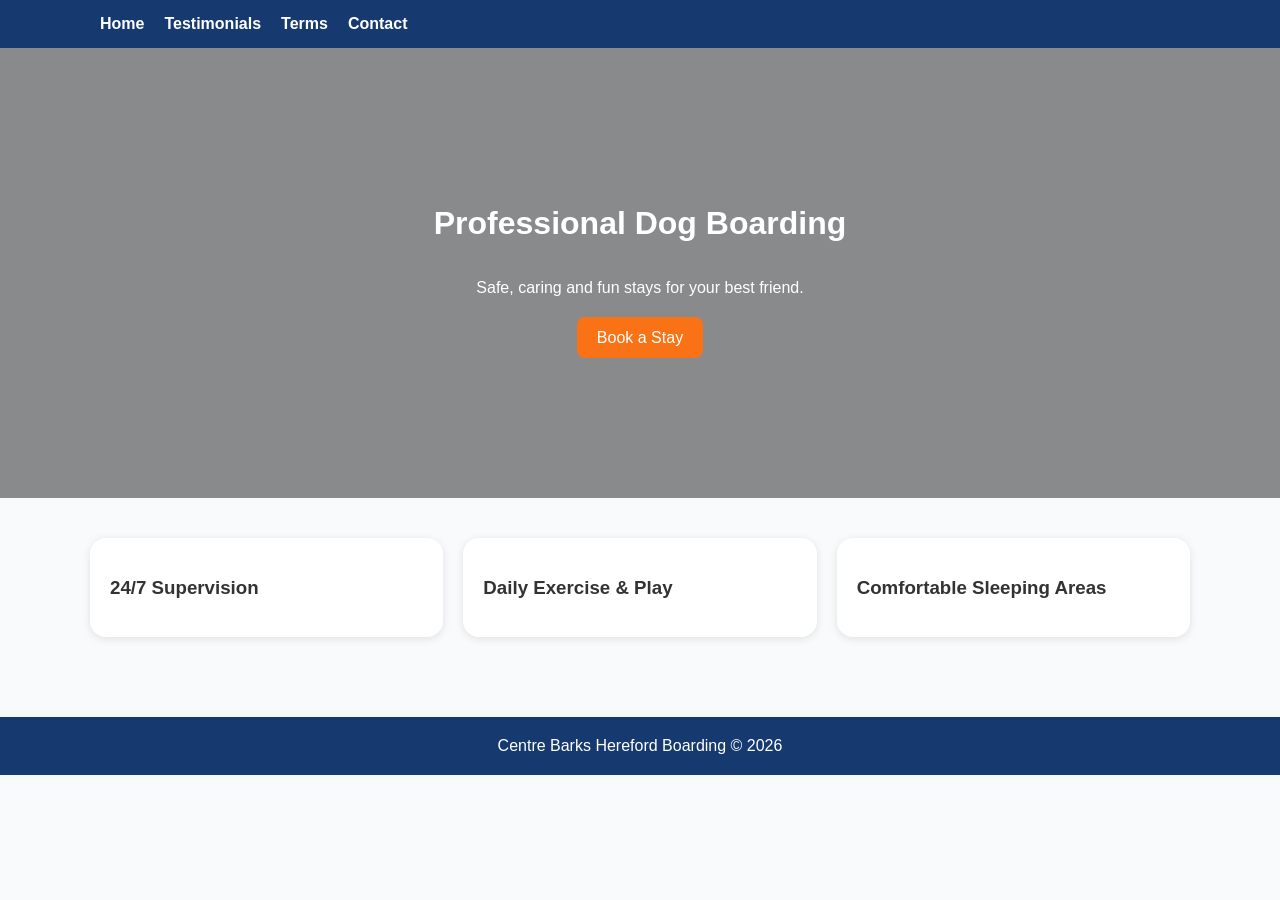
==== index.html @ 75e86910 "V1 First version of website" ====
<!DOCTYPE html><html><head><title>Centre Barks Hereford</title><link rel="stylesheet" href="styles.css"></head><body><nav><div class="wrap"><a href="index.html">Home</a><a href="testimonials.html">Testimonials</a><a href="terms.html">Terms</a><a href="contact.html">Contact</a></div></nav><header><div class="overlay"><h1>Professional Dog Boarding</h1><p>Safe, caring and fun stays for your best friend.</p><p><a class="btn" href="contact.html">Book a Stay</a></p></div></header><div class="container"><div class="grid"><div class="card"><h3>24/7 Supervision</h3></div><div class="card"><h3>Daily Exercise & Play</h3></div><div class="card"><h3>Comfortable Sleeping Areas</h3></div></div></div><footer>Centre Barks Hereford Boarding © 2026</footer></body></html>
---- styles.css ----
body{font-family:Arial,sans-serif;margin:0;background:#f8fafc;color:#333}nav{background:#163a70;padding:15px}nav .wrap, .container{max-width:1100px;margin:auto}nav a{color:white;text-decoration:none;margin:0 10px;font-weight:bold}header{background:url(https://images.unsplash.com/photo-1517849845537-4d257902454a?w=1200) center/cover;height:450px;display:flex;align-items:center;justify-content:center;color:white;text-align:center}header .overlay{background:rgba(0,0,0,.45);width:100%;height:100%;display:flex;flex-direction:column;justify-content:center} .btn{background:#f97316;color:white;padding:12px 20px;border-radius:8px;text-decoration:none} .container{padding:40px 20px} .grid{display:grid;grid-template-columns:repeat(auto-fit,minmax(250px,1fr));gap:20px} .card{background:white;padding:20px;border-radius:16px;box-shadow:0 2px 8px rgba(0,0,0,.1)} footer{background:#163a70;color:white;text-align:center;padding:20px;margin-top:40px}@media(max-width:768px){nav .wrap{text-align:center}}
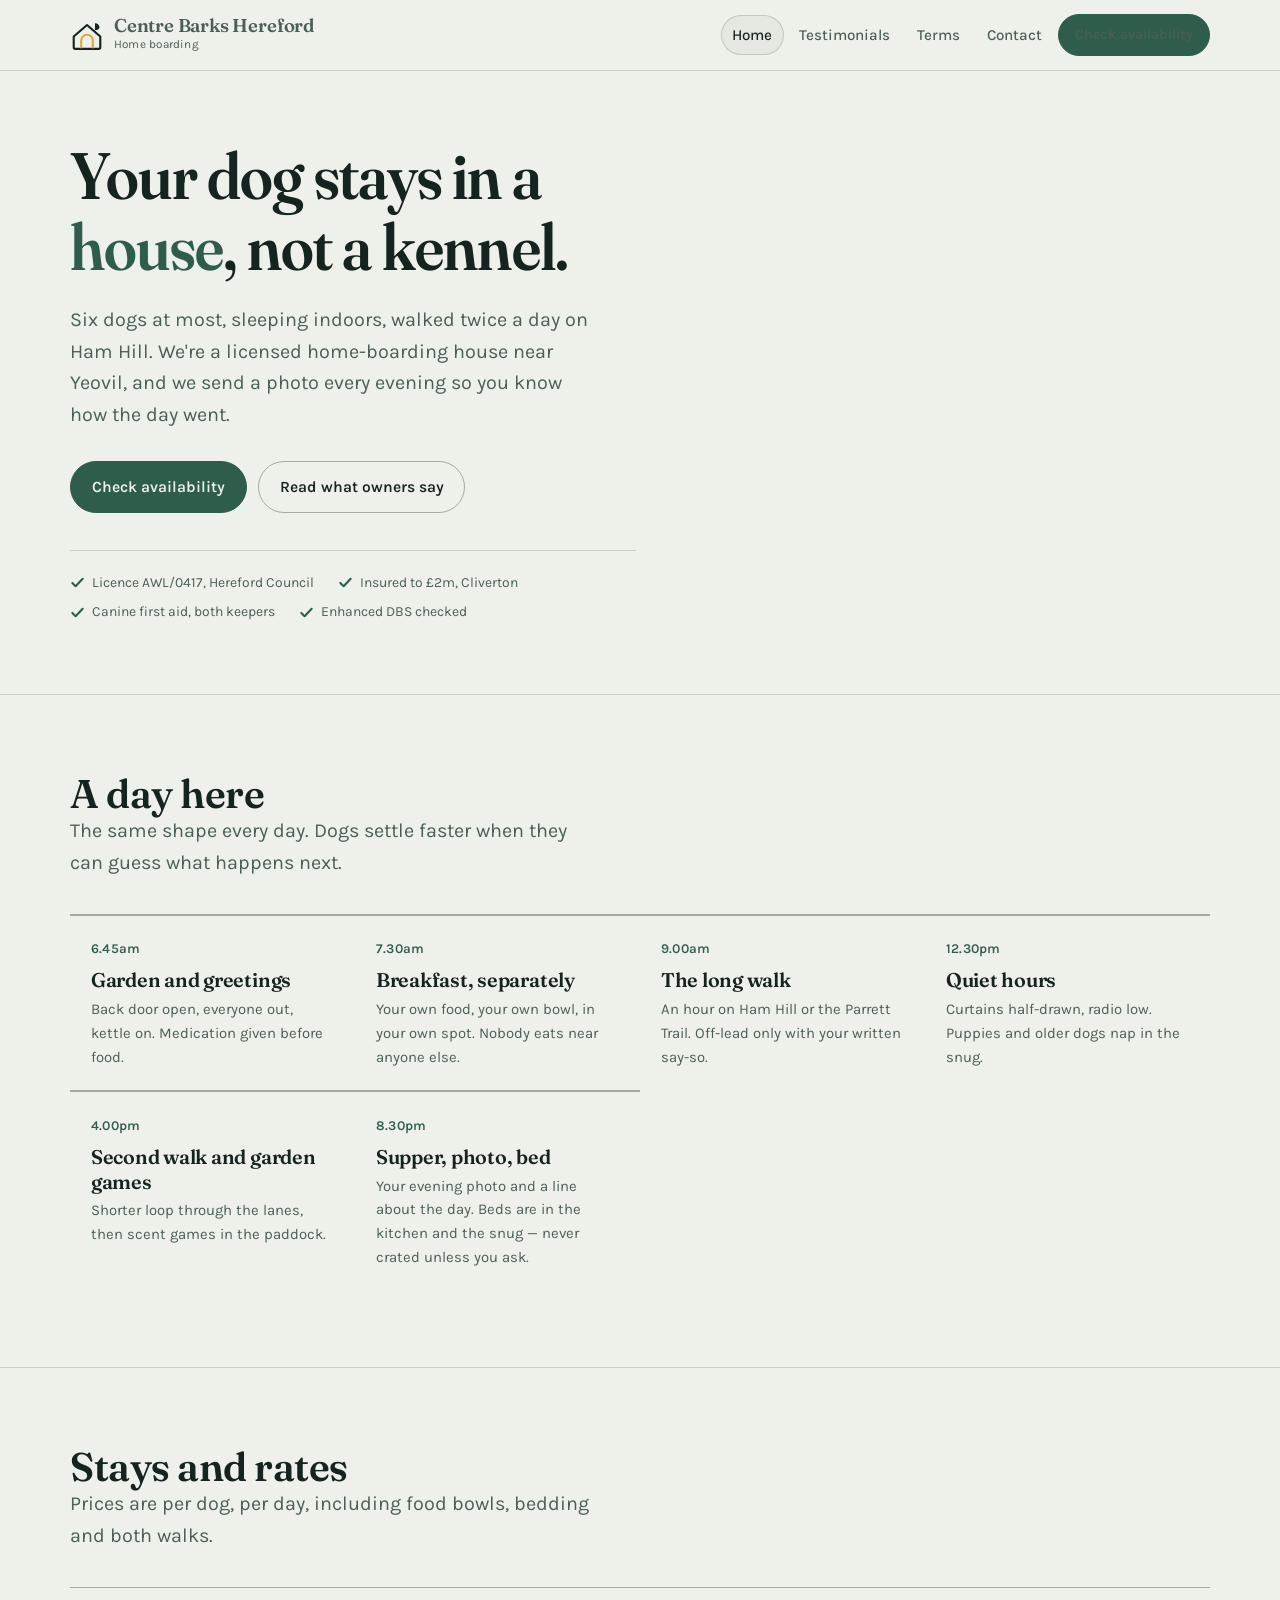
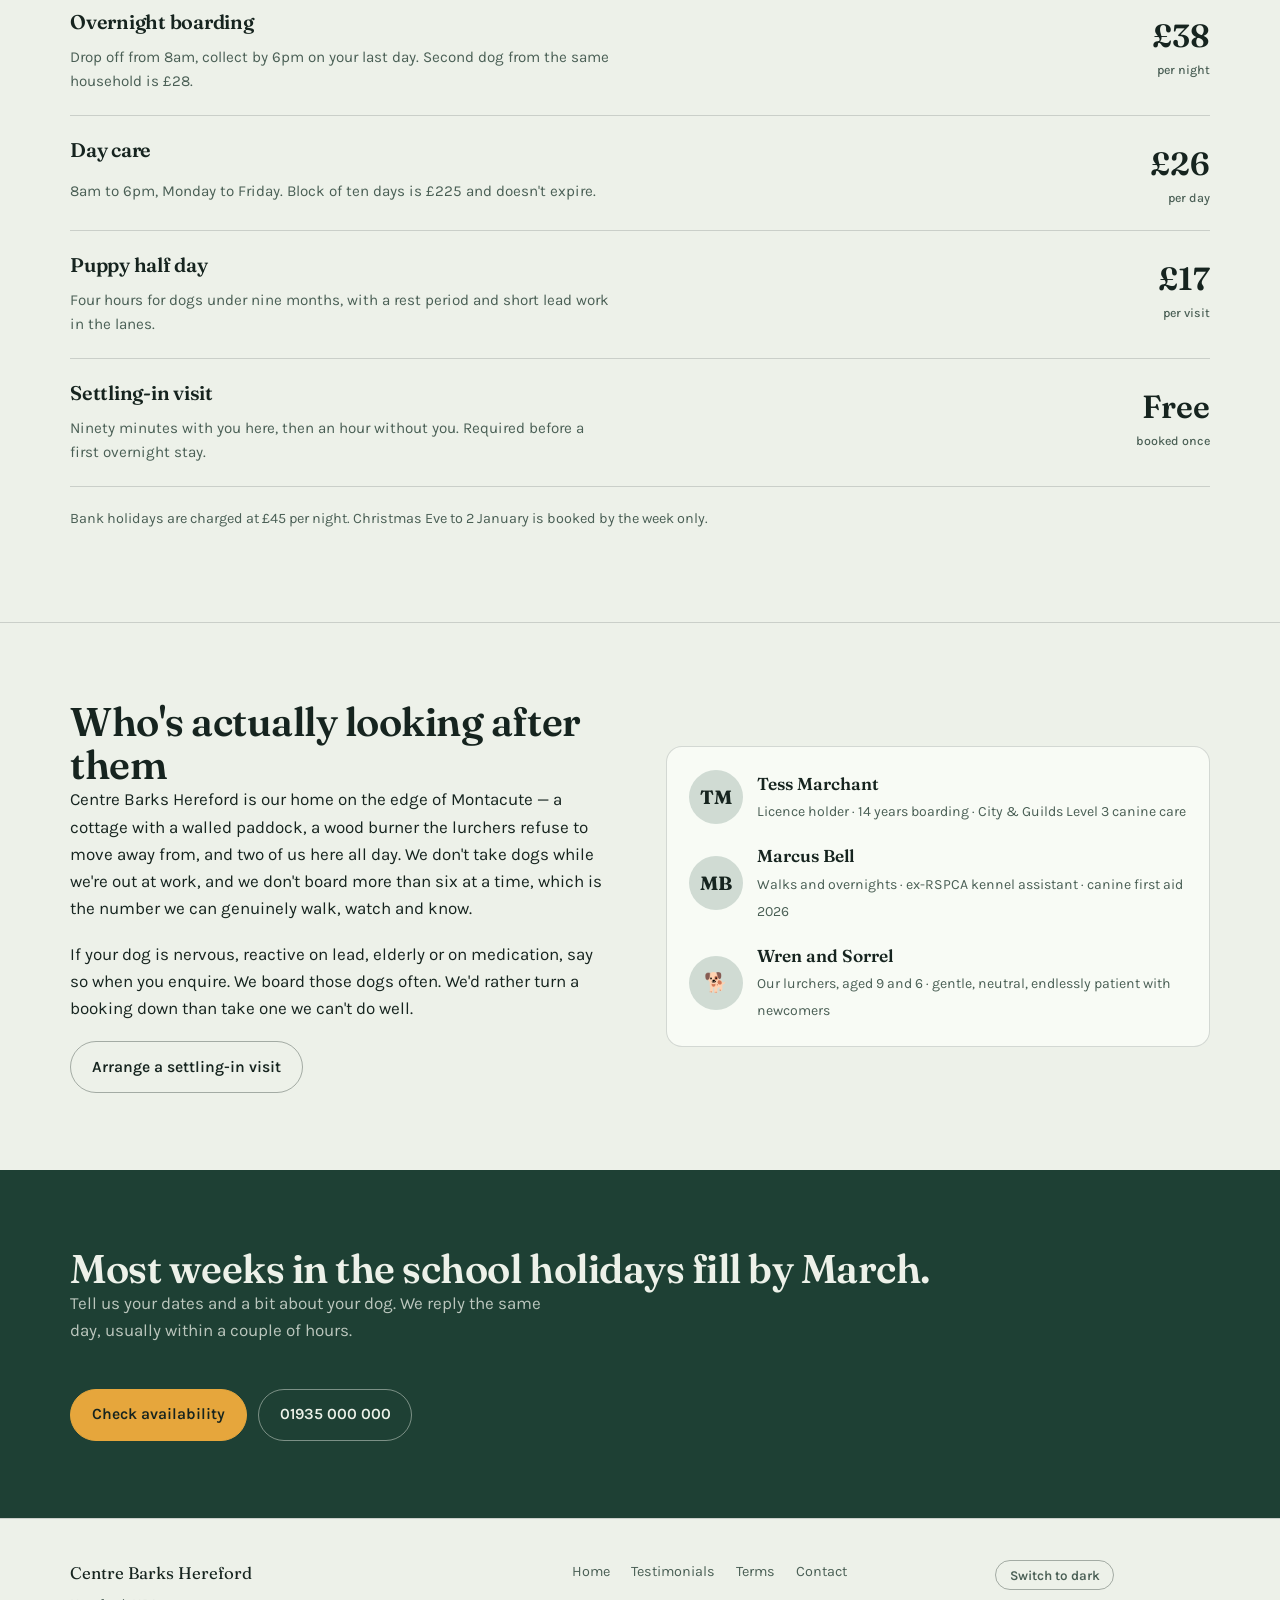
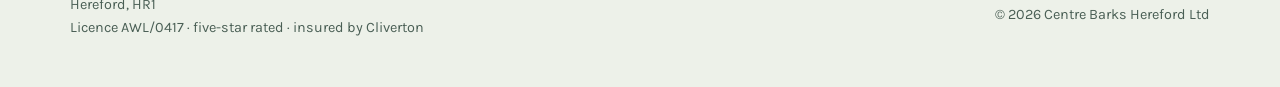
==== commit 01dcf0a3: "V2 Better version" ====
--- a/index.html
+++ b/index.html
@@ -1 +1,160 @@
-<!DOCTYPE html><html><head><title>Centre Barks Hereford</title><link rel="stylesheet" href="styles.css"></head><body><nav><div class="wrap"><a href="index.html">Home</a><a href="testimonials.html">Testimonials</a><a href="terms.html">Terms</a><a href="contact.html">Contact</a></div></nav><header><div class="overlay"><h1>Professional Dog Boarding</h1><p>Safe, caring and fun stays for your best friend.</p><p><a class="btn" href="contact.html">Book a Stay</a></p></div></header><div class="container"><div class="grid"><div class="card"><h3>24/7 Supervision</h3></div><div class="card"><h3>Daily Exercise & Play</h3></div><div class="card"><h3>Comfortable Sleeping Areas</h3></div></div></div><footer>Centre Barks Hereford Boarding © 2026</footer></body></html>+<!DOCTYPE html>
+<html lang="en-GB">
+<head>
+<meta charset="utf-8">
+<meta name="viewport" content="width=device-width, initial-scale=1">
+<title>Centre Barks Hereford — dog boarding service</title>
+<meta name="description" content="Licensed home boarding for dogs in Hereford. Six dogs at most, two walks a day, an evening photo every night.">
+<link rel="preconnect" href="https://fonts.googleapis.com">
+<link rel="preconnect" href="https://fonts.gstatic.com" crossorigin>
+<link href="https://fonts.googleapis.com/css2?family=Fraunces:opsz,wght@9..144,400;9..144,600;9..144,700&family=Karla:wght@400;500;600;700&display=swap" rel="stylesheet">
+<link rel="stylesheet" href="styles.css">
+</head>
+<body data-page="home">
+<a class="skip" href="#main">Skip to content</a>
+
+<header class="site-head">
+  <div class="wrap head-in">
+    <a class="brand" href="index.html" data-link="home">
+      <svg viewBox="0 0 32 32" fill="none" aria-hidden="true">
+        <path d="M3.5 17.4 16 6.6l12.5 10.8v10.1a1.5 1.5 0 0 1-1.5 1.5H5a1.5 1.5 0 0 1-1.5-1.5Z" stroke="currentColor" stroke-width="2" stroke-linejoin="round"/>
+        <path d="M10.5 28.5v-7.2a5.5 5.5 0 0 1 11 0v7.2" stroke="#E6A63C" stroke-width="2" stroke-linejoin="round"/>
+        <path d="M23.5 11.6V4.9c2.6 0 4.2 1.8 4.2 3.6 0 1.6-1.3 3.1-4.2 3.1Z" fill="currentColor"/>
+      </svg>
+      <span><b>Centre Barks Hereford</b><span>Home boarding</span></span>
+    </a>
+    <button class="menu-btn" id="menuBtn" aria-expanded="false" aria-controls="nav">Menu</button>
+    <nav class="nav" id="nav" aria-label="Main">
+      <a href="index.html" data-link="home">Home</a>
+      <a href="testimonials.html" data-link="testimonials">Testimonials</a>
+      <a href="terms.html" data-link="terms">Terms</a>
+      <a href="contact.html" data-link="contact">Contact</a>
+      <a class="btn small" href="contact.html" data-link="contact">Check availability</a>
+    </nav>
+  </div>
+</header>
+
+<main id="main">
+<section class="hero">
+  <div class="wrap hero-grid">
+    <div>
+      <h1>Your dog stays in a <em>house</em>, not a kennel.</h1>
+      <p class="lede">Six dogs at most, sleeping indoors, walked twice a day on Ham Hill. We're a licensed home-boarding house near Yeovil, and we send a photo every evening so you know how the day went.</p>
+      <div class="hero-actions">
+        <a class="btn" href="contact.html" data-link="contact">Check availability</a>
+        <a class="btn ghost" href="testimonials.html" data-link="testimonials">Read what owners say</a>
+      </div>
+      <div class="creds">
+        <ul>
+          <li><svg class="tick" viewBox="0 0 16 16" fill="none" aria-hidden="true"><path d="M2.5 8.5 6 12l7.5-8" stroke="currentColor" stroke-width="2.2" stroke-linecap="round" stroke-linejoin="round"/></svg>Licence AWL/0417, Hereford Council</li>
+          <li><svg class="tick" viewBox="0 0 16 16" fill="none" aria-hidden="true"><path d="M2.5 8.5 6 12l7.5-8" stroke="currentColor" stroke-width="2.2" stroke-linecap="round" stroke-linejoin="round"/></svg>Insured to £2m, Cliverton</li>
+          <li><svg class="tick" viewBox="0 0 16 16" fill="none" aria-hidden="true"><path d="M2.5 8.5 6 12l7.5-8" stroke="currentColor" stroke-width="2.2" stroke-linecap="round" stroke-linejoin="round"/></svg>Canine first aid, both keepers</li>
+          <li><svg class="tick" viewBox="0 0 16 16" fill="none" aria-hidden="true"><path d="M2.5 8.5 6 12l7.5-8" stroke="currentColor" stroke-width="2.2" stroke-linecap="round" stroke-linejoin="round"/></svg>Enhanced DBS checked</li>
+        </ul>
+      </div>
+    </div>
+  </div>
+</section>
+
+<hr class="rule">
+
+<section>
+  <div class="wrap">
+    <h2>A day here</h2>
+    <p class="lede">The same shape every day. Dogs settle faster when they can guess what happens next.</p>
+    <ol class="sched">
+      <li><time>6.45am</time><h3>Garden and greetings</h3><p>Back door open, everyone out, kettle on. Medication given before food.</p></li>
+      <li><time>7.30am</time><h3>Breakfast, separately</h3><p>Your own food, your own bowl, in your own spot. Nobody eats near anyone else.</p></li>
+      <li><time>9.00am</time><h3>The long walk</h3><p>An hour on Ham Hill or the Parrett Trail. Off-lead only with your written say-so.</p></li>
+      <li><time>12.30pm</time><h3>Quiet hours</h3><p>Curtains half-drawn, radio low. Puppies and older dogs nap in the snug.</p></li>
+      <li><time>4.00pm</time><h3>Second walk and garden games</h3><p>Shorter loop through the lanes, then scent games in the paddock.</p></li>
+      <li><time>8.30pm</time><h3>Supper, photo, bed</h3><p>Your evening photo and a line about the day. Beds are in the kitchen and the snug — never crated unless you ask.</p></li>
+    </ol>
+  </div>
+</section>
+
+<hr class="rule">
+
+<section>
+  <div class="wrap">
+    <h2>Stays and rates</h2>
+    <p class="lede">Prices are per dog, per day, including food bowls, bedding and both walks.</p>
+    <div class="rates">
+      <div class="rate">
+        <h3>Overnight boarding</h3>
+        <p>Drop off from 8am, collect by 6pm on your last day. Second dog from the same household is £28.</p>
+        <div class="price">£38<small>per night</small></div>
+      </div>
+      <div class="rate">
+        <h3>Day care</h3>
+        <p>8am to 6pm, Monday to Friday. Block of ten days is £225 and doesn't expire.</p>
+        <div class="price">£26<small>per day</small></div>
+      </div>
+      <div class="rate">
+        <h3>Puppy half day</h3>
+        <p>Four hours for dogs under nine months, with a rest period and short lead work in the lanes.</p>
+        <div class="price">£17<small>per visit</small></div>
+      </div>
+      <div class="rate">
+        <h3>Settling-in visit</h3>
+        <p>Ninety minutes with you here, then an hour without you. Required before a first overnight stay.</p>
+        <div class="price">Free<small>booked once</small></div>
+      </div>
+    </div>
+    <p class="note">Bank holidays are charged at £45 per night. Christmas Eve to 2 January is booked by the week only.</p>
+  </div>
+</section>
+
+<hr class="rule">
+
+<section>
+  <div class="wrap two">
+    <div>
+      <h2>Who's actually looking after them</h2>
+      <p class="measure">Centre Barks Hereford is our home on the edge of Montacute — a cottage with a walled paddock, a wood burner the lurchers refuse to move away from, and two of us here all day. We don't take dogs while we're out at work, and we don't board more than six at a time, which is the number we can genuinely walk, watch and know.</p>
+      <p class="measure">If your dog is nervous, reactive on lead, elderly or on medication, say so when you enquire. We board those dogs often. We'd rather turn a booking down than take one we can't do well.</p>
+      <a class="btn ghost" href="contact.html" data-link="contact">Arrange a settling-in visit</a>
+    </div>
+    <div class="portrait">
+      <div class="who"><div class="av">TM</div><div><b>Tess Marchant</b><span>Licence holder · 14 years boarding · City &amp; Guilds Level 3 canine care</span></div></div>
+      <div class="who"><div class="av">MB</div><div><b>Marcus Bell</b><span>Walks and overnights · ex-RSPCA kennel assistant · canine first aid 2026</span></div></div>
+      <div class="who"><div class="av">🐕</div><div><b>Wren and Sorrel</b><span>Our lurchers, aged 9 and 6 · gentle, neutral, endlessly patient with newcomers</span></div></div>
+    </div>
+  </div>
+</section>
+
+<section class="band">
+  <div class="wrap band-in">
+    <div>
+      <h2>Most weeks in the school holidays fill by March.</h2>
+      <p>Tell us your dates and a bit about your dog. We reply the same day, usually within a couple of hours.</p>
+    </div>
+    <div class="hero-actions" style="margin:0">
+      <a class="btn" href="contact.html" data-link="contact">Check availability</a>
+      <a class="btn ghost" href="tel:+441935000000">01935 000 000</a>
+    </div>
+  </div>
+</section>
+</main>
+
+<footer class="site-foot">
+  <div class="wrap foot-in">
+    <div>
+      <p style="margin:0 0 .35rem;font-family:var(--serif);font-size:1.05rem;color:var(--ink)">Centre Barks Hereford</p>
+      <p style="margin:0">Hereford, HR1<br>Licence AWL/0417 · five-star rated · insured by Cliverton</p>
+    </div>
+    <nav class="foot-nav" aria-label="Footer">
+      <a href="index.html" data-link="home">Home</a>
+      <a href="testimonials.html" data-link="testimonials">Testimonials</a>
+      <a href="terms.html" data-link="terms">Terms</a>
+      <a href="contact.html" data-link="contact">Contact</a>
+    </nav>
+    <div>
+      <button class="theme-btn" id="themeBtn">Switch to dark</button>
+      <p style="margin:.8rem 0 0">© 2026 Centre Barks Hereford Ltd</p>
+    </div>
+  </div>
+</footer>
+<script src="script.js"></script>
+</body>
+</html>
--- a/styles.css
+++ b/styles.css
@@ -1 +1,292 @@
-body{font-family:Arial,sans-serif;margin:0;background:#f8fafc;color:#333}nav{background:#163a70;padding:15px}nav .wrap, .container{max-width:1100px;margin:auto}nav a{color:white;text-decoration:none;margin:0 10px;font-weight:bold}header{background:url(https://images.unsplash.com/photo-1517849845537-4d257902454a?w=1200) center/cover;height:450px;display:flex;align-items:center;justify-content:center;color:white;text-align:center}header .overlay{background:rgba(0,0,0,.45);width:100%;height:100%;display:flex;flex-direction:column;justify-content:center} .btn{background:#f97316;color:white;padding:12px 20px;border-radius:8px;text-decoration:none} .container{padding:40px 20px} .grid{display:grid;grid-template-columns:repeat(auto-fit,minmax(250px,1fr));gap:20px} .card{background:white;padding:20px;border-radius:16px;box-shadow:0 2px 8px rgba(0,0,0,.1)} footer{background:#163a70;color:white;text-align:center;padding:20px;margin-top:40px}@media(max-width:768px){nav .wrap{text-align:center}}+:root{
+  --paper:#EDF1E9;
+  --surface:#F8FBF5;
+  --ink:#16241F;
+  --ink-soft:#4A5F55;
+  --moss:#2F5D4B;
+  --moss-deep:#1E4034;
+  --marigold:#E6A63C;
+  --line:rgba(22,36,31,.16);
+  --line-strong:rgba(22,36,31,.34);
+  --shade:rgba(22,36,31,.045);
+  --focus:#2F5D4B;
+  --serif:"Fraunces",Georgia,"Times New Roman",serif;
+  --sans:"Karla","Helvetica Neue",Arial,sans-serif;
+  --wrap:1140px;
+}
+@media (prefers-color-scheme: dark){
+  :root:not([data-theme="light"]){
+    --paper:#0F1714;
+    --surface:#16211D;
+    --ink:#E6EDE5;
+    --ink-soft:#A3B5AA;
+    --moss:#7FBBA1;
+    --moss-deep:#B9DCC9;
+    --marigold:#E8B357;
+    --line:rgba(230,237,229,.18);
+    --line-strong:rgba(230,237,229,.38);
+    --shade:rgba(230,237,229,.05);
+    --focus:#7FBBA1;
+  }
+}
+:root[data-theme="dark"]{
+  --paper:#0F1714;
+  --surface:#16211D;
+  --ink:#E6EDE5;
+  --ink-soft:#A3B5AA;
+  --moss:#7FBBA1;
+  --moss-deep:#B9DCC9;
+  --marigold:#E8B357;
+  --line:rgba(230,237,229,.18);
+  --line-strong:rgba(230,237,229,.38);
+  --shade:rgba(230,237,229,.05);
+  --focus:#7FBBA1;
+}
+
+*{box-sizing:border-box}
+html{-webkit-text-size-adjust:100%}
+body{
+  margin:0;background:var(--paper);color:var(--ink);
+  font-family:var(--sans);font-size:17px;line-height:1.6;
+  font-feature-settings:"kern";
+}
+img{max-width:100%;height:auto}
+a{color:inherit}
+:focus-visible{outline:2.5px solid var(--focus);outline-offset:3px;border-radius:2px}
+h1,h2,h3,h4{font-family:var(--serif);font-weight:600;line-height:1.08;margin:0;letter-spacing:-.012em}
+h1{font-size:clamp(2.45rem,6.2vw,4.1rem);font-variation-settings:"SOFT" 40,"opsz" 120}
+h2{font-size:clamp(1.75rem,3.6vw,2.5rem)}
+h3{font-size:1.24rem;line-height:1.25}
+p{margin:0 0 1.1em}
+.wrap{width:min(var(--wrap),100% - 2.6rem);margin-inline:auto}
+@media (max-width:640px){.wrap{width:min(var(--wrap),100% - 1.9rem)}}
+.lede{font-size:clamp(1.06rem,2.1vw,1.24rem);color:var(--ink-soft);max-width:44ch}
+.measure{max-width:66ch}
+
+/* ---------- header ---------- */
+.site-head{
+  position:sticky;top:0;z-index:60;background:color-mix(in srgb,var(--paper) 90%,transparent);
+  backdrop-filter:blur(9px);border-bottom:1px solid var(--line);
+}
+.head-in{display:flex;align-items:center;gap:1.4rem;min-height:70px}
+.brand{display:flex;align-items:center;gap:.62rem;text-decoration:none;flex:1 1 auto;padding:.3rem 0}
+.brand svg{width:34px;height:34px;flex:none}
+.brand b{font-family:var(--serif);font-size:1.16rem;font-weight:600;letter-spacing:-.01em;display:block;line-height:1.05}
+.brand span{font-size:.735rem;color:var(--ink-soft);letter-spacing:.02em}
+.nav{display:flex;align-items:center;gap:.25rem}
+.nav a{
+  text-decoration:none;font-size:.95rem;font-weight:500;padding:.5rem .72rem;border-radius:999px;
+  color:var(--ink-soft);
+}
+.nav a:hover{color:var(--ink);background:var(--shade)}
+.nav a[aria-current="page"]{color:var(--ink);background:var(--shade);box-shadow:inset 0 0 0 1px var(--line)}
+.btn{
+  display:inline-flex;align-items:center;justify-content:center;gap:.5rem;
+  font-family:var(--sans);font-size:.98rem;font-weight:600;padding:.78rem 1.3rem;
+  border-radius:999px;border:1.5px solid var(--moss);background:var(--moss);color:#F8FBF5;
+  text-decoration:none;cursor:pointer;transition:filter .15s ease,background .15s ease;
+}
+:root[data-theme="dark"] .btn,
+:where(:root:not([data-theme="light"])) .btn{color:var(--paper)}
+.btn:hover{filter:brightness(1.08)}
+.btn.ghost{background:transparent;color:var(--ink);border-color:var(--line-strong)}
+.btn.ghost:hover{background:var(--shade);filter:none}
+.btn.small{padding:.55rem 1rem;font-size:.9rem}
+.menu-btn{display:none;background:none;border:1.5px solid var(--line-strong);border-radius:999px;
+  padding:.5rem .85rem;font:600 .93rem var(--sans);color:var(--ink);cursor:pointer}
+@media (max-width:860px){
+  .nav{
+    display:none;position:absolute;left:0;right:0;top:100%;flex-direction:column;align-items:stretch;
+    gap:0;background:var(--surface);border-bottom:1px solid var(--line);padding:.5rem .95rem 1rem;
+  }
+  .nav.open{display:flex}
+  .nav a{padding:.85rem .6rem;border-radius:10px;font-size:1.05rem;border-bottom:1px solid var(--line)}
+  .nav a:last-of-type{border-bottom:0}
+  .nav .btn{margin-top:.7rem}
+  .menu-btn{display:inline-block}
+  .head-in{position:relative}
+}
+
+/* ---------- page mechanics ---------- */
+section{padding-block:clamp(3rem,6vw,5.3rem)}
+.rule{border:0;border-top:1px solid var(--line);margin:0}
+
+/* ---------- hero ---------- */
+.hero{padding-block:clamp(2.6rem,5.5vw,4.6rem)}
+.hero-grid{display:grid;grid-template-columns:1.04fr .96fr;gap:clamp(2rem,4vw,3.6rem);align-items:start}
+@media (max-width:940px){.hero-grid{grid-template-columns:1fr}}
+.hero h1 em{font-style:normal;color:var(--moss)}
+.hero .lede{margin-top:1.3rem}
+.hero-actions{display:flex;flex-wrap:wrap;gap:.7rem;margin-top:1.9rem}
+.creds{display:flex;flex-wrap:wrap;gap:.45rem 1.5rem;margin-top:2.3rem;padding-top:1.3rem;
+  border-top:1px solid var(--line);font-size:.87rem;color:var(--ink-soft)}
+.creds li{list-style:none;display:flex;align-items:center;gap:.45rem}
+.creds ul{display:contents}
+.tick{width:15px;height:15px;flex:none;color:var(--moss)}
+
+/* diary */
+.diary{background:var(--surface);border:1px solid var(--line);border-radius:18px;overflow:hidden;
+  box-shadow:0 18px 40px -34px rgba(22,36,31,.6)}
+.diary-top{padding:1.15rem 1.25rem .9rem;border-bottom:1px solid var(--line);display:flex;
+  justify-content:space-between;align-items:flex-end;gap:1rem}
+.diary-top h2{font-size:1.28rem}
+.diary-top p{margin:.25rem 0 0;font-size:.85rem;color:var(--ink-soft)}
+.beds{text-align:right;font-size:.83rem;color:var(--ink-soft);flex:none}
+.beds b{display:block;font-family:var(--serif);font-size:1.6rem;color:var(--ink);line-height:1}
+.days{display:flex;gap:.3rem;padding:.7rem .9rem;border-bottom:1px solid var(--line);overflow-x:auto;
+  scrollbar-width:thin}
+.day{
+  flex:none;border:1px solid transparent;background:none;cursor:pointer;font:600 .84rem var(--sans);
+  color:var(--ink-soft);padding:.42rem .68rem;border-radius:999px;white-space:nowrap;
+}
+.day:hover{background:var(--shade);color:var(--ink)}
+.day[aria-selected="true"]{background:var(--moss);color:var(--surface);border-color:var(--moss)}
+:root[data-theme="dark"] .day[aria-selected="true"]{color:#0F1714}
+.guests{margin:0;padding:.35rem 0 .5rem;list-style:none}
+.guest{display:grid;grid-template-columns:auto 1fr auto;gap:.2rem .85rem;align-items:baseline;
+  padding:.72rem 1.25rem;border-bottom:1px solid var(--line)}
+.guest:last-child{border-bottom:0}
+.guest .nm{font-family:var(--serif);font-size:1.06rem;font-weight:600}
+.guest .breed{grid-column:2;font-size:.85rem;color:var(--ink-soft)}
+.guest .tag{grid-row:1 / span 2;align-self:center;font-size:.73rem;font-weight:600;color:var(--moss-deep);
+  background:color-mix(in srgb,var(--moss) 16%,transparent);padding:.24rem .6rem;border-radius:999px;white-space:nowrap}
+.guest .dot{grid-row:1 / span 2;align-self:center;width:34px;height:34px;border-radius:50%;
+  background:color-mix(in srgb,var(--marigold) 34%,var(--surface));display:grid;place-items:center;
+  font-family:var(--serif);font-weight:700;font-size:1rem;color:var(--ink)}
+.diary-foot{padding:.85rem 1.25rem;font-size:.82rem;color:var(--ink-soft);background:var(--shade)}
+
+/* ---------- day schedule ---------- */
+.sched{list-style:none;margin:2.2rem 0 0;padding:0;display:grid;gap:0;
+  grid-template-columns:repeat(auto-fit,minmax(230px,1fr))}
+.sched li{padding:1.15rem 1.3rem 1.3rem;border-top:2px solid var(--line-strong)}
+.sched time{font:600 .84rem var(--sans);color:var(--moss);letter-spacing:.02em}
+.sched h3{margin:.45rem 0 .3rem}
+.sched p{margin:0;font-size:.93rem;color:var(--ink-soft)}
+
+/* ---------- rates ---------- */
+.rates{margin-top:2.2rem;border-top:1px solid var(--line-strong)}
+.rate{display:grid;grid-template-columns:1fr auto;gap:.3rem 1.5rem;padding:1.35rem 0;
+  border-bottom:1px solid var(--line);align-items:start}
+.rate h3{grid-column:1}
+.rate p{grid-column:1;margin:.35rem 0 0;font-size:.95rem;color:var(--ink-soft);max-width:60ch}
+.rate .price{grid-row:1 / span 2;grid-column:2;text-align:right;font-family:var(--serif);
+  font-size:clamp(1.5rem,3.4vw,2rem);font-weight:600;white-space:nowrap}
+.rate .price small{display:block;font-family:var(--sans);font-size:.78rem;font-weight:500;color:var(--ink-soft)}
+.note{font-size:.9rem;color:var(--ink-soft);margin-top:1.2rem}
+
+/* ---------- keepers ---------- */
+.two{display:grid;grid-template-columns:1fr 1fr;gap:clamp(1.8rem,4vw,3.4rem);align-items:center}
+@media (max-width:860px){.two{grid-template-columns:1fr}}
+.portrait{border-radius:16px;border:1px solid var(--line);background:var(--surface);padding:1.4rem;
+  display:grid;gap:1.1rem}
+.who{display:flex;gap:.9rem;align-items:center}
+.who .av{width:54px;height:54px;border-radius:50%;flex:none;display:grid;place-items:center;
+  font-family:var(--serif);font-weight:700;font-size:1.2rem;background:color-mix(in srgb,var(--moss) 20%,transparent)}
+.who b{display:block;font-family:var(--serif);font-size:1.08rem;font-weight:600}
+.who span{font-size:.88rem;color:var(--ink-soft)}
+
+/* ---------- cta band ---------- */
+.band{background:var(--moss-deep);color:#EDF1E9}
+:root[data-theme="dark"] .band{background:var(--surface);border-block:1px solid var(--line);color:var(--ink)}
+.band h2{color:inherit}
+.band p{color:color-mix(in srgb,#EDF1E9 76%,transparent);max-width:48ch}
+:root[data-theme="dark"] .band p{color:var(--ink-soft)}
+.band .btn{background:var(--marigold);border-color:var(--marigold);color:#16241F}
+.band .btn.ghost{background:transparent;color:inherit;border-color:color-mix(in srgb,#EDF1E9 45%,transparent)}
+.band-in{display:flex;flex-wrap:wrap;gap:1.6rem 2.5rem;align-items:center;justify-content:space-between}
+
+/* ---------- testimonials ---------- */
+.page-head{padding-block:clamp(2.4rem,5vw,3.8rem) 0}
+.page-head .lede{margin-top:1.1rem}
+.filters{display:flex;flex-wrap:wrap;gap:.45rem;margin:2rem 0 .6rem}
+.chip{border:1.5px solid var(--line-strong);background:none;border-radius:999px;cursor:pointer;
+  font:600 .88rem var(--sans);color:var(--ink-soft);padding:.45rem .9rem}
+.chip:hover{background:var(--shade);color:var(--ink)}
+.chip[aria-pressed="true"]{background:var(--ink);border-color:var(--ink);color:var(--paper)}
+.count{font-size:.87rem;color:var(--ink-soft);margin:0 0 1.6rem}
+.quotes{columns:3 300px;column-gap:1.4rem}
+.quote{break-inside:avoid;margin:0 0 1.4rem;padding:1.4rem 1.45rem;background:var(--surface);
+  border:1px solid var(--line);border-radius:14px}
+.quote blockquote{margin:0;font-family:var(--serif);font-size:1.07rem;line-height:1.45}
+.quote figcaption{margin-top:1rem;padding-top:.9rem;border-top:1px solid var(--line);font-size:.87rem;color:var(--ink-soft)}
+.quote figcaption b{color:var(--ink);font-weight:600}
+.stars{color:var(--marigold);letter-spacing:.12em;font-size:.85rem;margin-bottom:.6rem}
+.empty{border:1px dashed var(--line-strong);border-radius:14px;padding:2rem;text-align:center;color:var(--ink-soft)}
+.summary-row{display:flex;flex-wrap:wrap;gap:1.6rem 3rem;padding:1.4rem 0;border-block:1px solid var(--line);margin-top:2rem}
+.summary-row div b{display:block;font-family:var(--serif);font-size:1.9rem;line-height:1}
+.summary-row div span{font-size:.86rem;color:var(--ink-soft)}
+
+/* ---------- terms ---------- */
+.terms-grid{display:grid;grid-template-columns:230px 1fr;gap:clamp(1.6rem,4vw,3.4rem);align-items:start}
+@media (max-width:860px){.terms-grid{grid-template-columns:1fr}}
+.toc{position:sticky;top:92px;font-size:.92rem}
+@media (max-width:860px){.toc{position:static;border:1px solid var(--line);border-radius:12px;padding:1rem 1.1rem;background:var(--surface)}}
+.toc ol{margin:.6rem 0 0;padding:0 0 0 1.2rem;color:var(--ink-soft)}
+.toc li{margin-bottom:.4rem}
+.toc a{text-decoration:none}
+.toc a:hover{color:var(--moss);text-decoration:underline}
+.toc h2{font-size:1rem;font-family:var(--sans);font-weight:700}
+.acc{border-top:1px solid var(--line-strong)}
+.acc-item{border-bottom:1px solid var(--line)}
+.acc-btn{width:100%;display:flex;gap:1rem;align-items:baseline;justify-content:space-between;
+  background:none;border:0;cursor:pointer;text-align:left;padding:1.15rem 0;color:var(--ink);font:inherit}
+.acc-btn h3{font-size:1.1rem}
+.acc-btn .sign{font-size:1.3rem;color:var(--moss);flex:none;line-height:1;transition:transform .18s ease}
+.acc-btn[aria-expanded="true"] .sign{transform:rotate(45deg)}
+.acc-panel{overflow:hidden;max-height:0;transition:max-height .25s ease}
+.acc-panel .inner{padding:0 0 1.4rem;max-width:68ch;color:var(--ink-soft);font-size:.97rem}
+.acc-panel .inner p:last-child{margin-bottom:0}
+.acc-panel ul{margin:0 0 1em;padding-left:1.2rem}
+.acc-panel li{margin-bottom:.4em}
+.terms-meta{display:flex;flex-wrap:wrap;gap:.5rem 1.4rem;font-size:.87rem;color:var(--ink-soft);margin-bottom:1.6rem}
+
+/* ---------- contact ---------- */
+.contact-grid{display:grid;grid-template-columns:1.15fr .85fr;gap:clamp(2rem,4vw,3.6rem);align-items:start}
+@media (max-width:900px){.contact-grid{grid-template-columns:1fr}}
+.form{display:grid;gap:1.1rem;margin-top:1.8rem}
+.field{display:grid;gap:.35rem}
+.row2{display:grid;grid-template-columns:1fr 1fr;gap:1.1rem}
+@media (max-width:560px){.row2{grid-template-columns:1fr}}
+label{font-size:.9rem;font-weight:600}
+label .opt{font-weight:400;color:var(--ink-soft)}
+input,select,textarea{
+  font:400 1rem var(--sans);color:var(--ink);background:var(--surface);
+  border:1.5px solid var(--line-strong);border-radius:10px;padding:.72rem .85rem;width:100%;
+}
+textarea{min-height:120px;resize:vertical}
+input:hover,select:hover,textarea:hover{border-color:var(--moss)}
+input[aria-invalid="true"],select[aria-invalid="true"],textarea[aria-invalid="true"]{border-color:#B0403F}
+.err{font-size:.84rem;color:#B0403F;min-height:0;display:none}
+.err.show{display:block}
+.check{display:flex;gap:.7rem;align-items:flex-start;font-size:.93rem;line-height:1.45}
+.check input{width:20px;height:20px;flex:none;margin-top:.15rem;accent-color:var(--moss)}
+.check a{color:var(--moss)}
+.done{border:1px solid var(--moss);background:color-mix(in srgb,var(--moss) 10%,transparent);
+  border-radius:14px;padding:1.6rem 1.7rem;margin-top:1.8rem}
+.done h3{font-size:1.4rem;margin-bottom:.6rem}
+.done dl{display:grid;grid-template-columns:auto 1fr;gap:.35rem 1.1rem;margin:1.2rem 0 1.4rem;font-size:.94rem}
+.done dt{color:var(--ink-soft)}
+.done dd{margin:0;font-weight:600}
+.details{background:var(--surface);border:1px solid var(--line);border-radius:16px;padding:1.5rem 1.6rem;margin-top:1.8rem}
+.details h3{margin-bottom:.9rem}
+.details dl{margin:0 0 1.3rem;display:grid;gap:.75rem}
+.details dt{font-size:.82rem;color:var(--ink-soft)}
+.details dd{margin:.1rem 0 0;font-size:1rem}
+.details dd a{color:var(--moss);text-decoration-thickness:1px;text-underline-offset:2px}
+.hours{border-top:1px solid var(--line);padding-top:1.1rem;font-size:.93rem}
+.hours div{display:flex;justify-content:space-between;gap:1rem;padding:.25rem 0;color:var(--ink-soft)}
+.hours div b{color:var(--ink);font-weight:600}
+
+/* ---------- footer ---------- */
+.site-foot{border-top:1px solid var(--line);padding-block:2.6rem 3rem;font-size:.9rem;color:var(--ink-soft)}
+.foot-in{display:flex;flex-wrap:wrap;gap:1.6rem 3rem;justify-content:space-between;align-items:flex-start}
+.foot-nav{display:flex;flex-wrap:wrap;gap:.3rem 1.3rem}
+.foot-nav a{text-decoration:none}
+.foot-nav a:hover{color:var(--ink);text-decoration:underline}
+.theme-btn{background:none;border:1px solid var(--line-strong);border-radius:999px;padding:.4rem .85rem;
+  font:600 .84rem var(--sans);color:var(--ink-soft);cursor:pointer}
+.theme-btn:hover{color:var(--ink);background:var(--shade)}
+.skip{position:absolute;left:-9999px}
+.skip:focus{left:1rem;top:.6rem;position:fixed;z-index:99;background:var(--surface);padding:.7rem 1rem;
+  border-radius:8px;border:1px solid var(--line-strong)}
+@media (prefers-reduced-motion:reduce){*{transition:none!important;animation:none!important;scroll-behavior:auto!important}}
